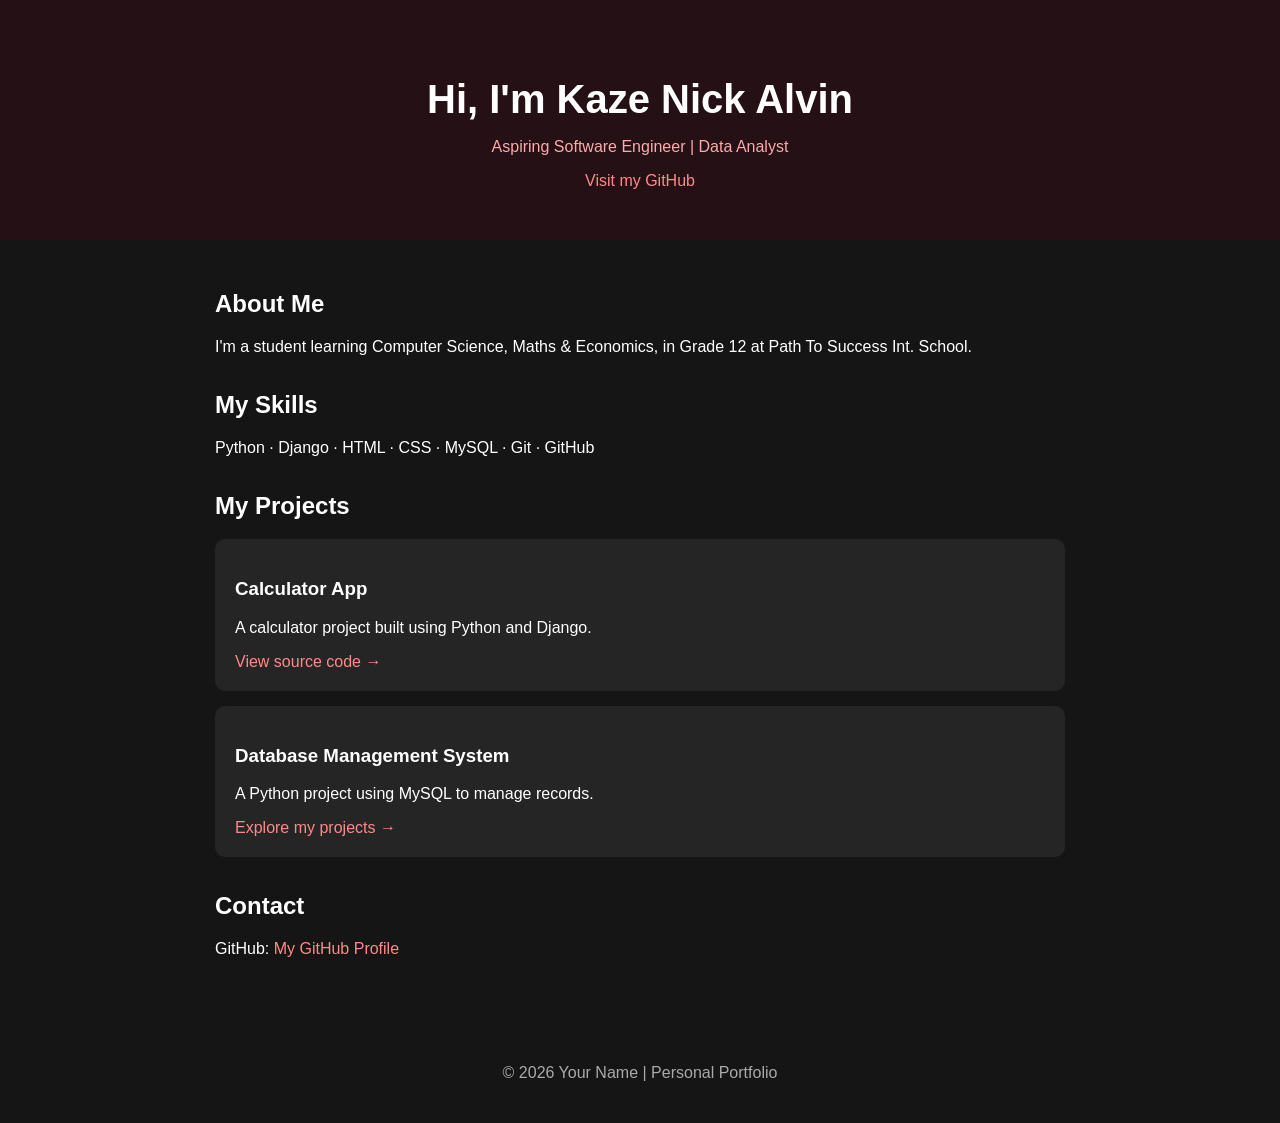
==== index.html @ f26dd7ce "Create index.html" ====
<!DOCTYPE html>
<html lang="en">
<head>
    <meta charset="UTF-8">
    <meta name="viewport" content="width=device-width, initial-scale=1.0">
    <title>My Developer Portfolio</title>

    <style>
        body {
            margin: 0;
            font-family: Arial, sans-serif;
            background: #151515;
            color: white;
        }

        header {
            padding: 50px 20px;
            text-align: center;
            background: #241015;
        }

        header h1 {
            font-size: 40px;
            margin-bottom: 10px;
        }

        header p {
            color: #ffaaaa;
        }

        main {
            max-width: 850px;
            margin: auto;
            padding: 30px 20px;
        }

        section {
            margin-bottom: 35px;
        }

        .project {
            background: #252525;
            padding: 20px;
            margin: 15px 0;
            border-radius: 10px;
        }

        a {
            color: #ff8a8a;
            text-decoration: none;
        }

        footer {
            text-align: center;
            padding: 25px;
            color: #aaaaaa;
        }
    </style>
</head>

<body>
    <header>
        <h1>Hi, I'm Kaze Nick Alvin</h1>
        <p>Aspiring Software Engineer | Data Analyst</p>
        <a href="https://github.com/nickalvin">
            Visit my GitHub
        </a>
    </header>

    <main>
        <section>
            <h2>About Me</h2>
            <p>
                I'm a student learning Computer Science, Maths & Economics, in Grade 12 at Path To Success Int. School.
            </p>
        </section>

        <section>
            <h2>My Skills</h2>
            <p>Python · Django · HTML · CSS · MySQL · Git · GitHub</p>
        </section>

        <section>
            <h2>My Projects</h2>

            <div class="project">
                <h3>Calculator App</h3>
                <p>A calculator project built using Python and Django.</p>
                <a href="https://github.com/YOUR_USERNAME/YOUR_REPOSITORY">
                    View source code →
                </a>
            </div>

            <div class="project">
                <h3>Database Management System</h3>
                <p>A Python project using MySQL to manage records.</p>
                <a href="https://github.com/YOUR_USERNAME">
                    Explore my projects →
                </a>
            </div>
        </section>

        <section>
            <h2>Contact</h2>
            <p>
                GitHub:
                <a href="https://github.com/YOUR_USERNAME">
                    My GitHub Profile
                </a>
            </p>
        </section>
    </main>

    <footer>
        <p>© 2026 Your Name | Personal Portfolio</p>
    </footer>
</body>
</html>
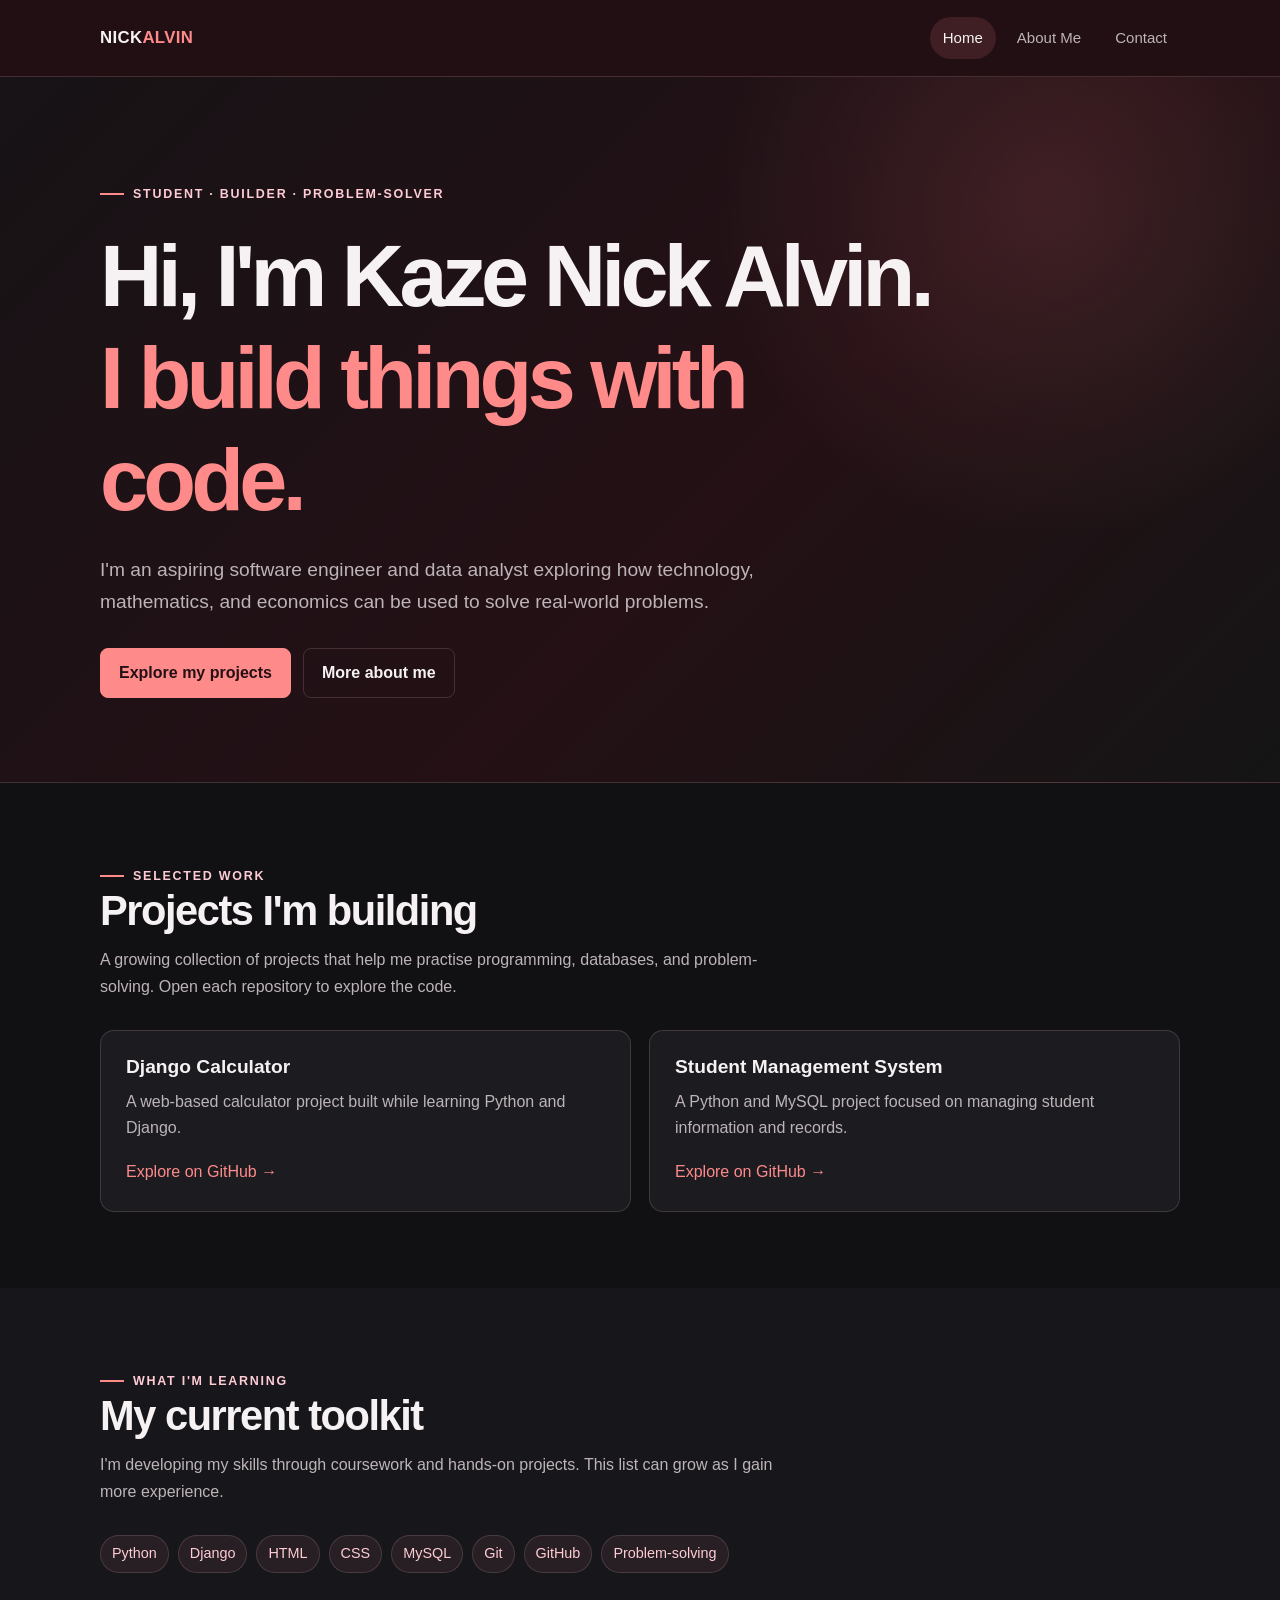
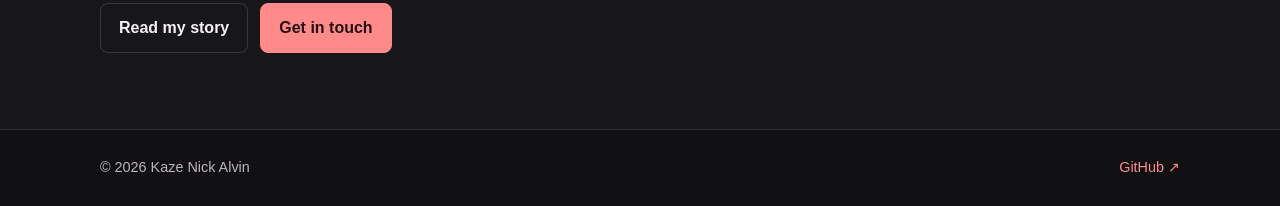
==== commit a41c2e27: "Add files via upload" ====
--- a/index.html
+++ b/index.html
@@ -3,116 +3,86 @@
 <head>
     <meta charset="UTF-8">
     <meta name="viewport" content="width=device-width, initial-scale=1.0">
-    <title>My Developer Portfolio</title>
-
-    <style>
-        body {
-            margin: 0;
-            font-family: Arial, sans-serif;
-            background: #151515;
-            color: white;
-        }
-
-        header {
-            padding: 50px 20px;
-            text-align: center;
-            background: #241015;
-        }
-
-        header h1 {
-            font-size: 40px;
-            margin-bottom: 10px;
-        }
-
-        header p {
-            color: #ffaaaa;
-        }
-
-        main {
-            max-width: 850px;
-            margin: auto;
-            padding: 30px 20px;
-        }
-
-        section {
-            margin-bottom: 35px;
-        }
-
-        .project {
-            background: #252525;
-            padding: 20px;
-            margin: 15px 0;
-            border-radius: 10px;
-        }
-
-        a {
-            color: #ff8a8a;
-            text-decoration: none;
-        }
-
-        footer {
-            text-align: center;
-            padding: 25px;
-            color: #aaaaaa;
-        }
-    </style>
+    <meta name="description" content="The portfolio of Kaze Nick Alvin, an aspiring software engineer and data analyst.">
+    <title>Home | Kaze Nick Alvin</title>
+    <link rel="stylesheet" href="style.css">
 </head>
-
 <body>
-    <header>
-        <h1>Hi, I'm Kaze Nick Alvin</h1>
-        <p>Aspiring Software Engineer | Data Analyst</p>
-        <a href="https://github.com/nickalvin">
-            Visit my GitHub
-        </a>
+    <header class="site-header">
+        <div class="container nav-wrap">
+            <a class="brand" href="index.html">NICK<span>ALVIN</span></a>
+            <nav aria-label="Main navigation">
+                <a href="index.html" aria-current="page">Home</a>
+                <a href="about.html">About Me</a>
+                <a href="contact.html">Contact</a>
+            </nav>
+        </div>
     </header>
 
     <main>
-        <section>
-            <h2>About Me</h2>
-            <p>
-                I'm a student learning Computer Science, Maths & Economics, in Grade 12 at Path To Success Int. School.
-            </p>
-        </section>
-
-        <section>
-            <h2>My Skills</h2>
-            <p>Python · Django · HTML · CSS · MySQL · Git · GitHub</p>
-        </section>
-
-        <section>
-            <h2>My Projects</h2>
-
-            <div class="project">
-                <h3>Calculator App</h3>
-                <p>A calculator project built using Python and Django.</p>
-                <a href="https://github.com/YOUR_USERNAME/YOUR_REPOSITORY">
-                    View source code →
-                </a>
-            </div>
-
-            <div class="project">
-                <h3>Database Management System</h3>
-                <p>A Python project using MySQL to manage records.</p>
-                <a href="https://github.com/YOUR_USERNAME">
-                    Explore my projects →
-                </a>
+        <section class="hero">
+            <div class="container">
+                <span class="eyebrow">Student · Builder · Problem-solver</span>
+                <h1>Hi, I'm Kaze Nick Alvin.<br><span>I build things with code.</span></h1>
+                <p class="hero-copy">
+                    I'm an aspiring software engineer and data analyst exploring how technology,
+                    mathematics, and economics can be used to solve real-world problems.
+                </p>
+                <div class="button-row">
+                    <a class="button" href="#projects">Explore my projects</a>
+                    <a class="button secondary" href="about.html">More about me</a>
+                </div>
             </div>
         </section>
 
-        <section>
-            <h2>Contact</h2>
-            <p>
-                GitHub:
-                <a href="https://github.com/YOUR_USERNAME">
-                    My GitHub Profile
-                </a>
-            </p>
+        <section class="section" id="projects">
+            <div class="container">
+                <span class="eyebrow">Selected work</span>
+                <h2 class="section-heading">Projects I'm building</h2>
+                <p class="section-intro">
+                    A growing collection of projects that help me practise programming,
+                    databases, and problem-solving. Open each repository to explore the code.
+                </p>
+                <div class="cards">
+                    <article class="card">
+                        <h3>Django Calculator</h3>
+                        <p>A web-based calculator project built while learning Python and Django.</p>
+                        <a href="https://github.com/nickalvin" target="_blank" rel="noopener noreferrer">Explore on GitHub →</a>
+                    </article>
+                    <article class="card">
+                        <h3>Student Management System</h3>
+                        <p>A Python and MySQL project focused on managing student information and records.</p>
+                        <a href="https://github.com/nickalvin" target="_blank" rel="noopener noreferrer">Explore on GitHub →</a>
+                    </article>
+                </div>
+            </div>
+        </section>
+
+        <section class="section alt">
+            <div class="container">
+                <span class="eyebrow">What I'm learning</span>
+                <h2 class="section-heading">My current toolkit</h2>
+                <p class="section-intro">
+                    I'm developing my skills through coursework and hands-on projects.
+                    This list can grow as I gain more experience.
+                </p>
+                <ul class="tag-list">
+                    <li>Python</li><li>Django</li><li>HTML</li><li>CSS</li>
+                    <li>MySQL</li><li>Git</li><li>GitHub</li><li>Problem-solving</li>
+                </ul>
+                <div class="button-row">
+                    <a class="button secondary" href="about.html">Read my story</a>
+                    <a class="button" href="contact.html">Get in touch</a>
+                </div>
+            </div>
         </section>
     </main>
 
-    <footer>
-        <p>© 2026 Your Name | Personal Portfolio</p>
+    <footer class="site-footer">
+        <div class="container footer-wrap">
+            <span>© 2026 Kaze Nick Alvin</span>
+            <a href="https://github.com/nickalvin" target="_blank" rel="noopener noreferrer">GitHub ↗</a>
+        </div>
     </footer>
 </body>
 </html>
--- a/style.css
+++ b/style.css
@@ -0,0 +1,296 @@
+/* Nick Alvin Portfolio — shared styles */
+:root {
+    --bg: #111113;
+    --surface: #1b1b20;
+    --surface-soft: #222127;
+    --text: #f6f2f3;
+    --muted: #bdb4b8;
+    --accent: #ff8a8a;
+    --accent-soft: #ffccd5;
+    --wine: #3b0d0d;
+    --nav: #241015;
+    --border: rgba(255, 204, 213, 0.16);
+    --max-width: 1080px;
+}
+
+* { box-sizing: border-box; }
+
+html { scroll-behavior: smooth; }
+
+body {
+    margin: 0;
+    font-family: Inter, "Segoe UI", Arial, sans-serif;
+    background: var(--bg);
+    color: var(--text);
+    line-height: 1.65;
+}
+
+a { color: var(--accent); text-decoration: none; }
+a:hover { color: var(--accent-soft); }
+
+.container {
+    width: min(var(--max-width), calc(100% - 40px));
+    margin: 0 auto;
+}
+
+.site-header {
+    position: sticky;
+    top: 0;
+    z-index: 10;
+    background: rgba(36, 16, 21, 0.96);
+    border-bottom: 1px solid var(--border);
+    backdrop-filter: blur(12px);
+}
+
+.nav-wrap {
+    min-height: 76px;
+    display: flex;
+    align-items: center;
+    justify-content: space-between;
+    gap: 24px;
+}
+
+.brand {
+    color: var(--text);
+    font-weight: 800;
+    letter-spacing: 0.02em;
+    font-size: 1.05rem;
+}
+
+.brand span { color: var(--accent); }
+
+nav {
+    display: flex;
+    align-items: center;
+    flex-wrap: wrap;
+    gap: 8px;
+}
+
+nav a {
+    color: var(--muted);
+    padding: 9px 13px;
+    border-radius: 999px;
+    font-size: 0.94rem;
+    transition: background 0.2s ease, color 0.2s ease;
+}
+
+nav a:hover, nav a[aria-current="page"] {
+    color: var(--text);
+    background: rgba(255, 138, 138, 0.13);
+}
+
+.hero {
+    padding: 100px 0 84px;
+    background:
+        radial-gradient(circle at 82% 18%, rgba(255, 138, 138, 0.13), transparent 28%),
+        linear-gradient(135deg, #171316 0%, #241015 58%, #151515 100%);
+    border-bottom: 1px solid var(--border);
+}
+
+.eyebrow {
+    display: inline-flex;
+    align-items: center;
+    gap: 9px;
+    color: var(--accent-soft);
+    text-transform: uppercase;
+    letter-spacing: 0.14em;
+    font-size: 0.78rem;
+    font-weight: 800;
+}
+
+.eyebrow::before {
+    content: "";
+    width: 24px;
+    height: 2px;
+    background: var(--accent);
+}
+
+h1, h2, h3 { line-height: 1.18; }
+
+.hero h1 {
+    max-width: 850px;
+    margin: 22px 0;
+    font-size: clamp(2.6rem, 7vw, 5.4rem);
+    letter-spacing: -0.055em;
+}
+
+.hero h1 span { color: var(--accent); }
+
+.hero-copy {
+    max-width: 680px;
+    color: var(--muted);
+    font-size: clamp(1.05rem, 2vw, 1.2rem);
+}
+
+.button-row {
+    display: flex;
+    flex-wrap: wrap;
+    gap: 12px;
+    margin-top: 30px;
+}
+
+.button {
+    display: inline-flex;
+    align-items: center;
+    justify-content: center;
+    min-height: 46px;
+    padding: 11px 18px;
+    border: 1px solid var(--accent);
+    border-radius: 8px;
+    background: var(--accent);
+    color: #241015;
+    font-weight: 800;
+    transition: transform 0.2s ease, background 0.2s ease;
+}
+
+.button:hover {
+    color: #241015;
+    background: var(--accent-soft);
+    transform: translateY(-2px);
+}
+
+.button.secondary {
+    color: var(--text);
+    background: transparent;
+    border-color: var(--border);
+}
+
+.button.secondary:hover { background: rgba(255, 204, 213, 0.08); }
+
+.section { padding: 76px 0; }
+.section.alt { background: #17171b; }
+
+.section-heading {
+    margin: 0 0 12px;
+    font-size: clamp(1.8rem, 4vw, 2.6rem);
+    letter-spacing: -0.035em;
+}
+
+.section-intro {
+    max-width: 700px;
+    margin: 0 0 30px;
+    color: var(--muted);
+}
+
+.cards {
+    display: grid;
+    grid-template-columns: repeat(2, minmax(0, 1fr));
+    gap: 18px;
+}
+
+.card {
+    padding: 25px;
+    border: 1px solid var(--border);
+    border-radius: 14px;
+    background: var(--surface);
+}
+
+.card h3 { margin: 0 0 10px; font-size: 1.2rem; }
+.card p { color: var(--muted); margin: 0 0 18px; }
+
+.tag-list {
+    display: flex;
+    flex-wrap: wrap;
+    gap: 9px;
+    padding: 0;
+    margin: 22px 0 0;
+    list-style: none;
+}
+
+.tag-list li {
+    border: 1px solid var(--border);
+    background: rgba(255, 138, 138, 0.07);
+    color: var(--accent-soft);
+    border-radius: 999px;
+    padding: 6px 11px;
+    font-size: 0.9rem;
+}
+
+.page-hero {
+    padding: 68px 0 52px;
+    background: linear-gradient(135deg, #241015, #151515);
+    border-bottom: 1px solid var(--border);
+}
+
+.page-hero h1 {
+    margin: 14px 0;
+    font-size: clamp(2.5rem, 6vw, 4rem);
+    letter-spacing: -0.05em;
+}
+
+.page-hero p { max-width: 700px; color: var(--muted); }
+
+.content-grid {
+    display: grid;
+    grid-template-columns: minmax(0, 1.4fr) minmax(250px, 0.8fr);
+    gap: 24px;
+    align-items: start;
+}
+
+.prose p { color: var(--muted); }
+.prose strong { color: var(--text); }
+
+.info-list {
+    list-style: none;
+    margin: 0;
+    padding: 0;
+}
+
+.info-list li {
+    padding: 14px 0;
+    border-bottom: 1px solid var(--border);
+}
+
+.info-list li:last-child { border-bottom: 0; }
+.info-list span { display: block; color: var(--muted); font-size: 0.9rem; }
+
+.contact-card { max-width: 760px; }
+.contact-links { display: grid; gap: 12px; margin-top: 24px; }
+
+.contact-link {
+    display: flex;
+    justify-content: space-between;
+    align-items: center;
+    gap: 16px;
+    padding: 17px 19px;
+    border: 1px solid var(--border);
+    border-radius: 10px;
+    background: var(--surface);
+    overflow-wrap: anywhere;
+}
+
+.contact-link strong { color: var(--text); }
+.contact-link span { color: var(--muted); font-size: 0.9rem; }
+
+.note {
+    padding: 14px 16px;
+    border-left: 3px solid var(--accent);
+    background: rgba(255, 138, 138, 0.07);
+    color: var(--muted);
+    border-radius: 0 8px 8px 0;
+}
+
+.site-footer {
+    padding: 26px 0;
+    border-top: 1px solid var(--border);
+    color: var(--muted);
+    font-size: 0.9rem;
+}
+
+.footer-wrap {
+    display: flex;
+    justify-content: space-between;
+    align-items: center;
+    flex-wrap: wrap;
+    gap: 12px;
+}
+
+@media (max-width: 720px) {
+    .nav-wrap { align-items: flex-start; flex-direction: column; padding: 16px 0; gap: 10px; }
+    nav { width: 100%; gap: 4px; }
+    nav a { padding: 8px 11px; }
+    .hero { padding: 72px 0 62px; }
+    .section { padding: 56px 0; }
+    .cards, .content-grid { grid-template-columns: 1fr; }
+    .contact-link { align-items: flex-start; flex-direction: column; gap: 4px; }
+}
